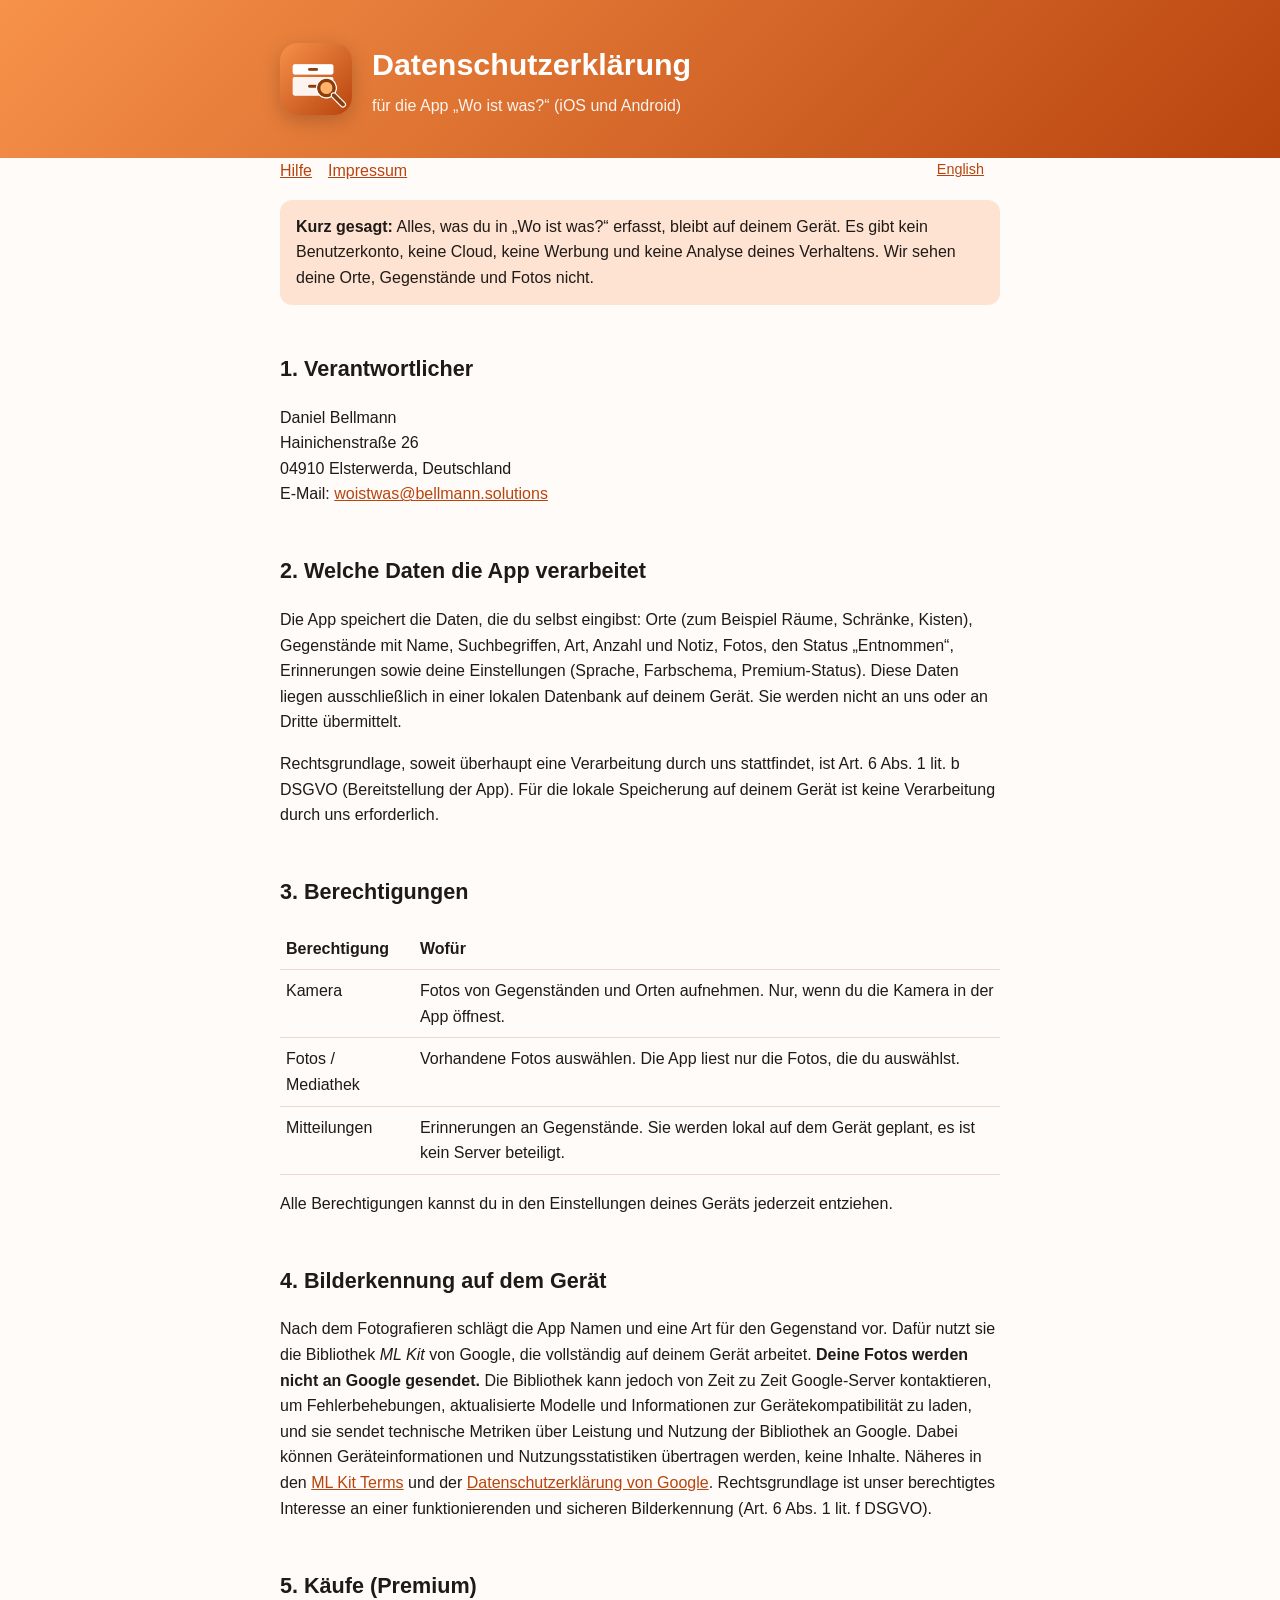
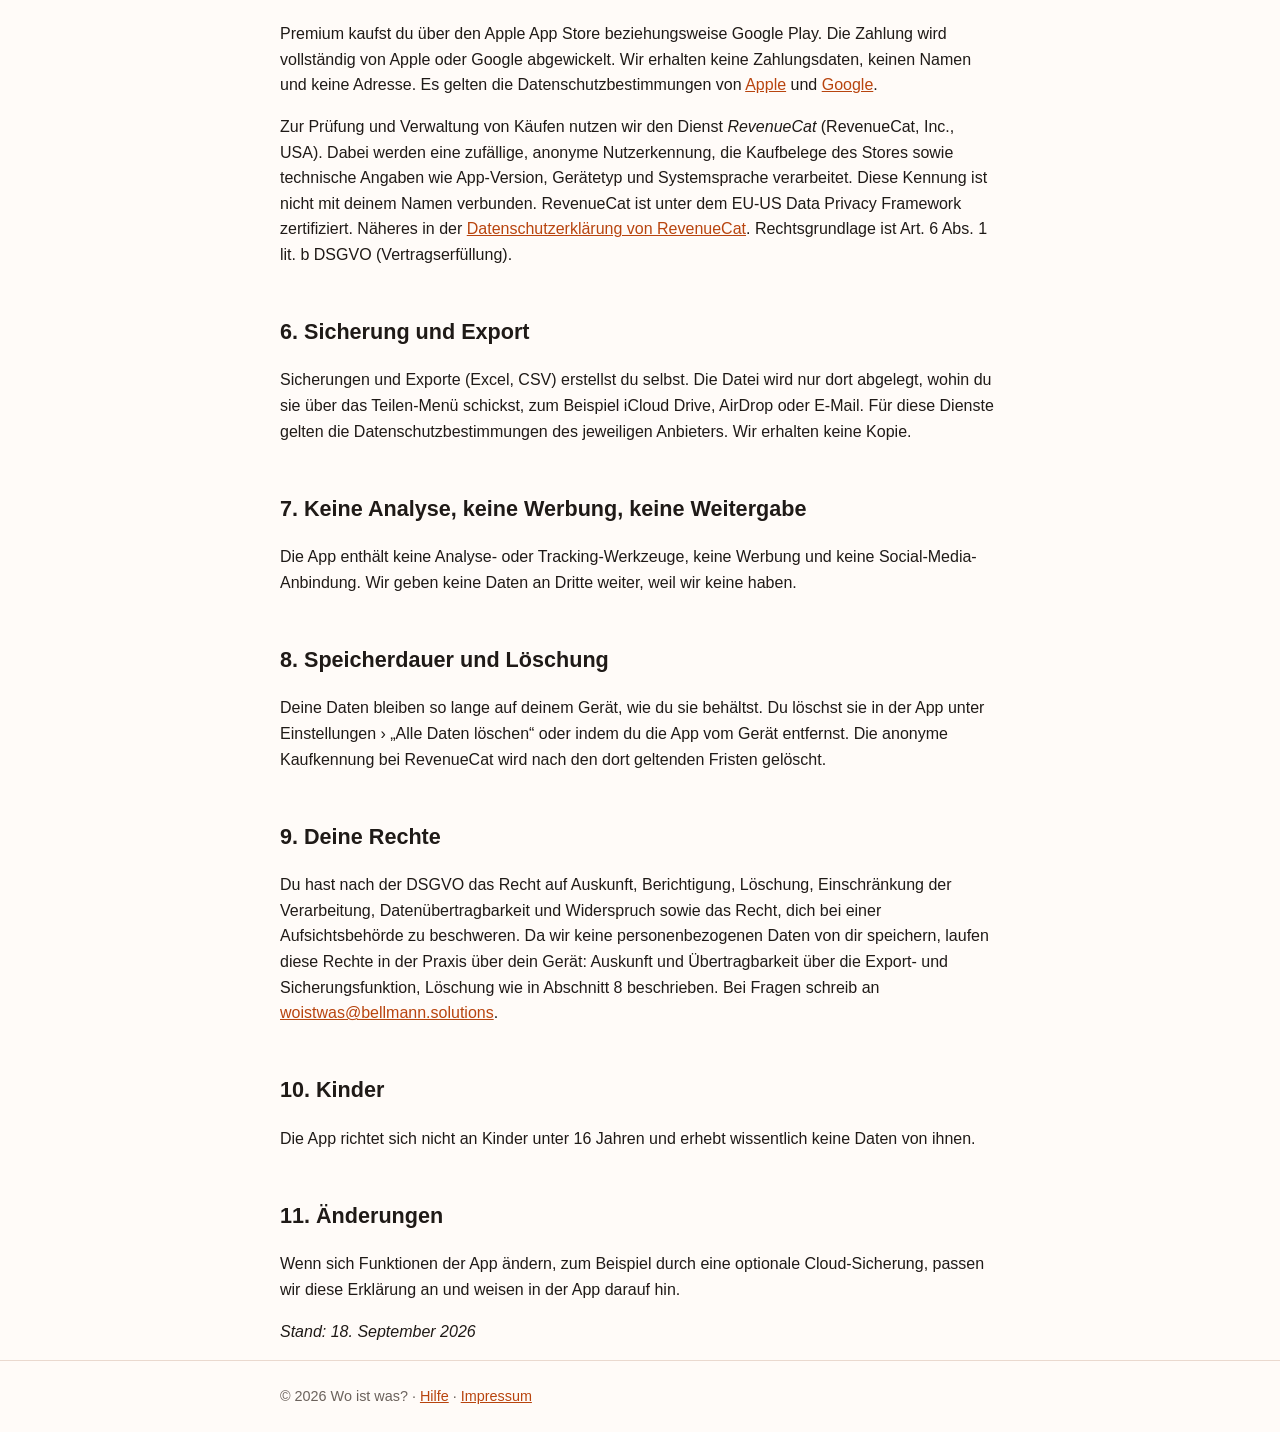
==== datenschutz.html @ d1b44e9d "Support-Seite, Datenschutzerklärung und Impressum für Wo ist was?" ====
<!doctype html>
<html lang="de">
<head>
<meta charset="utf-8">
<meta name="viewport" content="width=device-width, initial-scale=1">
<title>Datenschutzerklärung – Wo ist was?</title>
<link rel="stylesheet" href="style.css">
<link rel="icon" href="icon.png">
</head>
<body>
<header><div class="wrap"><img src="icon.png" alt=""><div><h1>Datenschutzerklärung</h1><p>für die App „Wo ist was?“ (iOS und Android)</p></div></div></header>
<main class="wrap">
<nav><a href="index.html">Hilfe</a><a href="impressum.html">Impressum</a><span class="lang"><a href="privacy.html">English</a></span></nav>

<p class="note"><strong>Kurz gesagt:</strong> Alles, was du in „Wo ist was?“ erfasst, bleibt auf deinem Gerät. Es gibt kein Benutzerkonto, keine Cloud, keine Werbung und keine Analyse deines Verhaltens. Wir sehen deine Orte, Gegenstände und Fotos nicht.</p>

<h2>1. Verantwortlicher</h2>
<p>Daniel Bellmann<br>Hainichenstraße 26<br>04910 Elsterwerda, Deutschland<br>E-Mail: <a href="mailto:woistwas@bellmann.solutions">woistwas@bellmann.solutions</a></p>

<h2>2. Welche Daten die App verarbeitet</h2>
<p>Die App speichert die Daten, die du selbst eingibst: Orte (zum Beispiel Räume, Schränke, Kisten), Gegenstände mit Name, Suchbegriffen, Art, Anzahl und Notiz, Fotos, den Status „Entnommen“, Erinnerungen sowie deine Einstellungen (Sprache, Farbschema, Premium-Status). Diese Daten liegen ausschließlich in einer lokalen Datenbank auf deinem Gerät. Sie werden nicht an uns oder an Dritte übermittelt.</p>
<p>Rechtsgrundlage, soweit überhaupt eine Verarbeitung durch uns stattfindet, ist Art. 6 Abs. 1 lit. b DSGVO (Bereitstellung der App). Für die lokale Speicherung auf deinem Gerät ist keine Verarbeitung durch uns erforderlich.</p>

<h2>3. Berechtigungen</h2>
<table>
<tr><th>Berechtigung</th><th>Wofür</th></tr>
<tr><td>Kamera</td><td>Fotos von Gegenständen und Orten aufnehmen. Nur, wenn du die Kamera in der App öffnest.</td></tr>
<tr><td>Fotos / Mediathek</td><td>Vorhandene Fotos auswählen. Die App liest nur die Fotos, die du auswählst.</td></tr>
<tr><td>Mitteilungen</td><td>Erinnerungen an Gegenstände. Sie werden lokal auf dem Gerät geplant, es ist kein Server beteiligt.</td></tr>
</table>
<p>Alle Berechtigungen kannst du in den Einstellungen deines Geräts jederzeit entziehen.</p>

<h2>4. Bilderkennung auf dem Gerät</h2>
<p>Nach dem Fotografieren schlägt die App Namen und eine Art für den Gegenstand vor. Dafür nutzt sie die Bibliothek <em>ML Kit</em> von Google, die vollständig auf deinem Gerät arbeitet. <strong>Deine Fotos werden nicht an Google gesendet.</strong> Die Bibliothek kann jedoch von Zeit zu Zeit Google-Server kontaktieren, um Fehlerbehebungen, aktualisierte Modelle und Informationen zur Gerätekompatibilität zu laden, und sie sendet technische Metriken über Leistung und Nutzung der Bibliothek an Google. Dabei können Geräteinformationen und Nutzungsstatistiken übertragen werden, keine Inhalte. Näheres in den <a href="https://developers.google.com/ml-kit/terms" rel="noopener">ML Kit Terms</a> und der <a href="https://policies.google.com/privacy" rel="noopener">Datenschutzerklärung von Google</a>. Rechtsgrundlage ist unser berechtigtes Interesse an einer funktionierenden und sicheren Bilderkennung (Art. 6 Abs. 1 lit. f DSGVO).</p>

<h2>5. Käufe (Premium)</h2>
<p>Premium kaufst du über den Apple App Store beziehungsweise Google Play. Die Zahlung wird vollständig von Apple oder Google abgewickelt. Wir erhalten keine Zahlungsdaten, keinen Namen und keine Adresse. Es gelten die Datenschutzbestimmungen von <a href="https://www.apple.com/legal/privacy/" rel="noopener">Apple</a> und <a href="https://policies.google.com/privacy" rel="noopener">Google</a>.</p>
<p>Zur Prüfung und Verwaltung von Käufen nutzen wir den Dienst <em>RevenueCat</em> (RevenueCat, Inc., USA). Dabei werden eine zufällige, anonyme Nutzerkennung, die Kaufbelege des Stores sowie technische Angaben wie App-Version, Gerätetyp und Systemsprache verarbeitet. Diese Kennung ist nicht mit deinem Namen verbunden. RevenueCat ist unter dem EU-US Data Privacy Framework zertifiziert. Näheres in der <a href="https://www.revenuecat.com/privacy" rel="noopener">Datenschutzerklärung von RevenueCat</a>. Rechtsgrundlage ist Art. 6 Abs. 1 lit. b DSGVO (Vertragserfüllung).</p>

<h2>6. Sicherung und Export</h2>
<p>Sicherungen und Exporte (Excel, CSV) erstellst du selbst. Die Datei wird nur dort abgelegt, wohin du sie über das Teilen-Menü schickst, zum Beispiel iCloud Drive, AirDrop oder E-Mail. Für diese Dienste gelten die Datenschutzbestimmungen des jeweiligen Anbieters. Wir erhalten keine Kopie.</p>

<h2>7. Keine Analyse, keine Werbung, keine Weitergabe</h2>
<p>Die App enthält keine Analyse- oder Tracking-Werkzeuge, keine Werbung und keine Social-Media-Anbindung. Wir geben keine Daten an Dritte weiter, weil wir keine haben.</p>

<h2>8. Speicherdauer und Löschung</h2>
<p>Deine Daten bleiben so lange auf deinem Gerät, wie du sie behältst. Du löschst sie in der App unter Einstellungen › „Alle Daten löschen“ oder indem du die App vom Gerät entfernst. Die anonyme Kaufkennung bei RevenueCat wird nach den dort geltenden Fristen gelöscht.</p>

<h2>9. Deine Rechte</h2>
<p>Du hast nach der DSGVO das Recht auf Auskunft, Berichtigung, Löschung, Einschränkung der Verarbeitung, Datenübertragbarkeit und Widerspruch sowie das Recht, dich bei einer Aufsichtsbehörde zu beschweren. Da wir keine personenbezogenen Daten von dir speichern, laufen diese Rechte in der Praxis über dein Gerät: Auskunft und Übertragbarkeit über die Export- und Sicherungsfunktion, Löschung wie in Abschnitt 8 beschrieben. Bei Fragen schreib an <a href="mailto:woistwas@bellmann.solutions">woistwas@bellmann.solutions</a>.</p>

<h2>10. Kinder</h2>
<p>Die App richtet sich nicht an Kinder unter 16 Jahren und erhebt wissentlich keine Daten von ihnen.</p>

<h2>11. Änderungen</h2>
<p>Wenn sich Funktionen der App ändern, zum Beispiel durch eine optionale Cloud-Sicherung, passen wir diese Erklärung an und weisen in der App darauf hin.</p>

<p><em>Stand: 18. September 2026</em></p>
</main>
<footer><div class="wrap">© 2026 Wo ist was? · <a href="index.html">Hilfe</a> · <a href="impressum.html">Impressum</a></div></footer>
</body>
</html>
---- style.css ----
:root { --accent: #B8440E; --accent-soft: #FFE3D2; --text: #1f1a17; --muted: #6b625c; --bg: #fffbf8; }
* { box-sizing: border-box; }
body { margin: 0; font-family: -apple-system, BlinkMacSystemFont, "Segoe UI", Roboto, Helvetica, Arial, sans-serif; color: var(--text); background: var(--bg); line-height: 1.6; }
header { background: linear-gradient(135deg, #F7924A, #B8440E); color: #fff; padding: 40px 20px; }
header .wrap { display: flex; align-items: center; gap: 20px; }
header img { width: 72px; height: 72px; border-radius: 18px; box-shadow: 0 6px 20px rgba(0,0,0,.2); }
header h1 { margin: 0; font-size: 1.9rem; }
header p { margin: 4px 0 0; opacity: .92; }
.wrap { max-width: 760px; margin: 0 auto; padding: 0 20px; }
main { padding: 32px 0 64px; }
h2 { margin-top: 2.2em; font-size: 1.35rem; }
h3 { margin-top: 1.6em; font-size: 1.05rem; }
details { border: 1px solid #ead9cf; border-radius: 12px; padding: 12px 16px; margin: 10px 0; background: #fff; }
summary { cursor: pointer; font-weight: 600; }
details p { margin: 10px 0 0; color: var(--muted); }
a { color: var(--accent); }
.note { background: var(--accent-soft); border-radius: 12px; padding: 14px 16px; }
nav a { margin-right: 16px; }
footer { color: var(--muted); font-size: .9rem; padding: 24px 0; border-top: 1px solid #ead9cf; }
.lang { float: right; font-size: .9rem; }
table { border-collapse: collapse; width: 100%; }
td, th { text-align: left; padding: 8px 6px; border-bottom: 1px solid #ead9cf; vertical-align: top; }
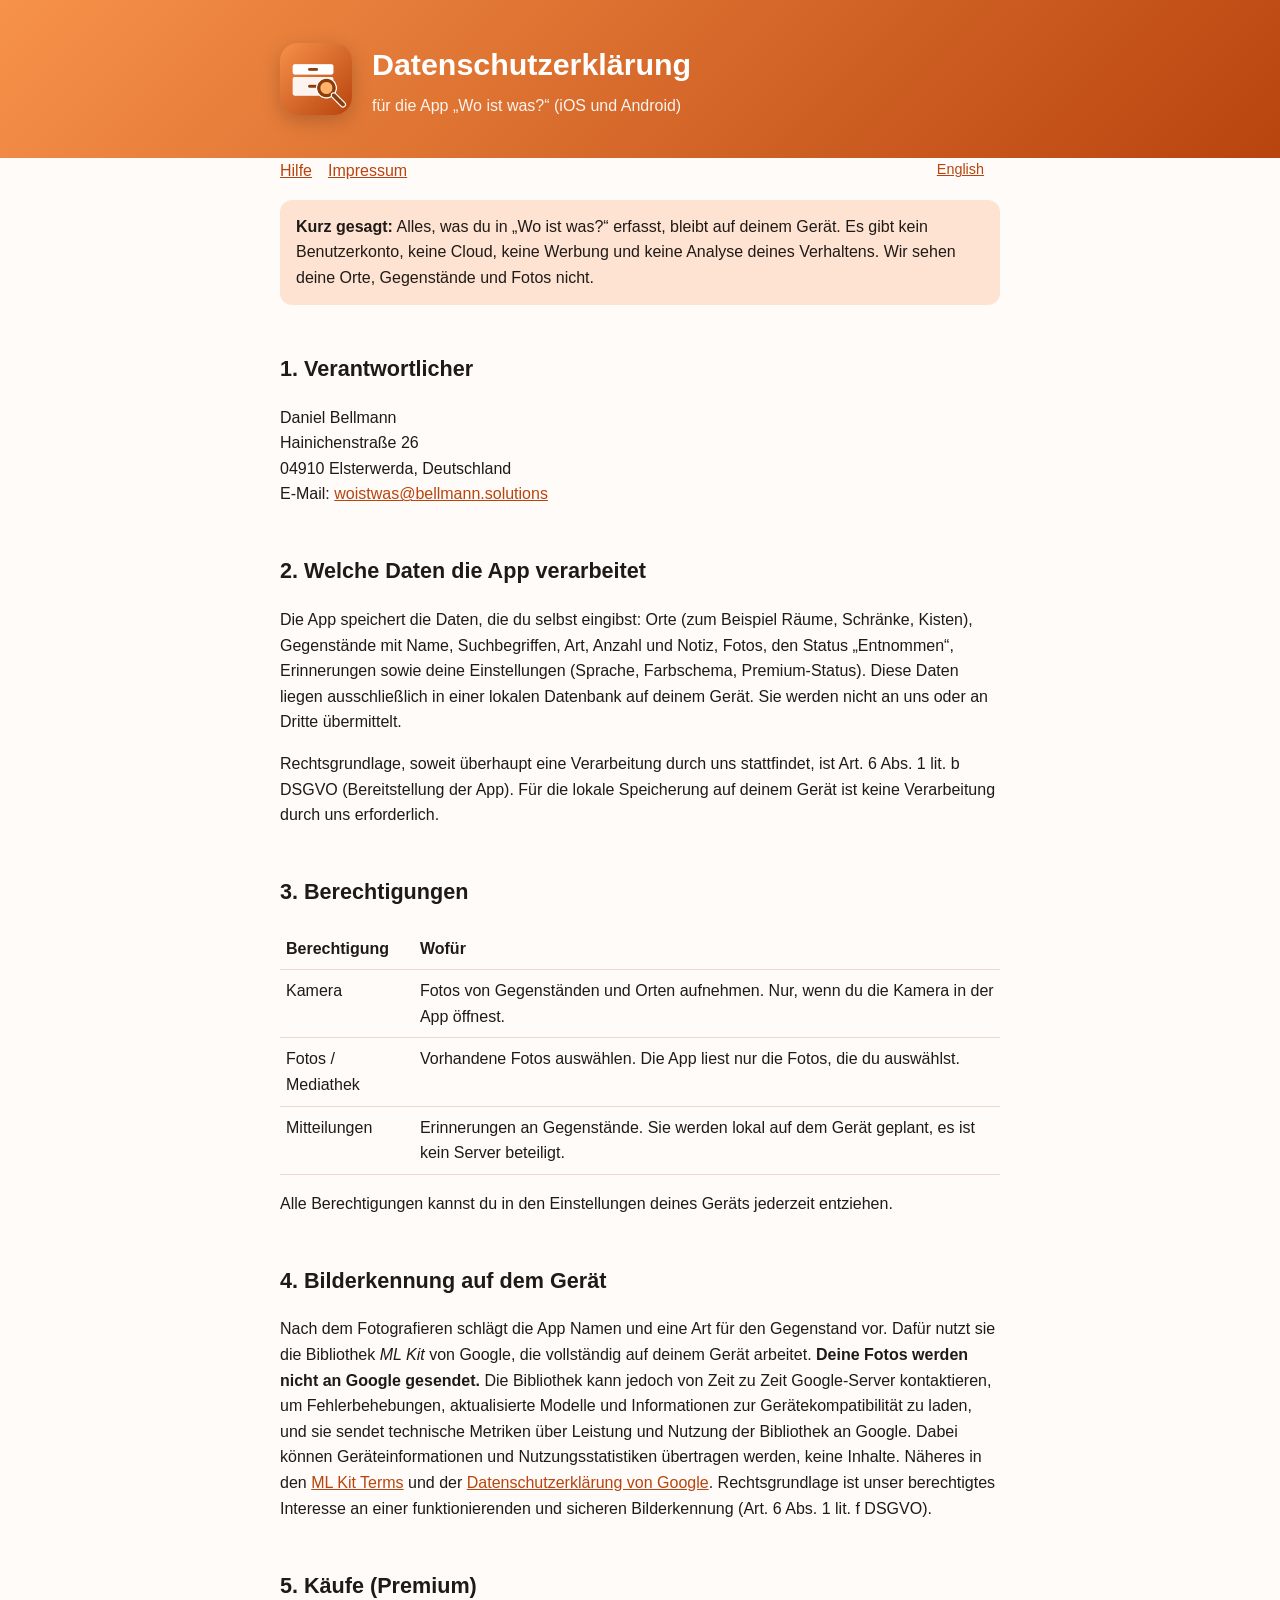
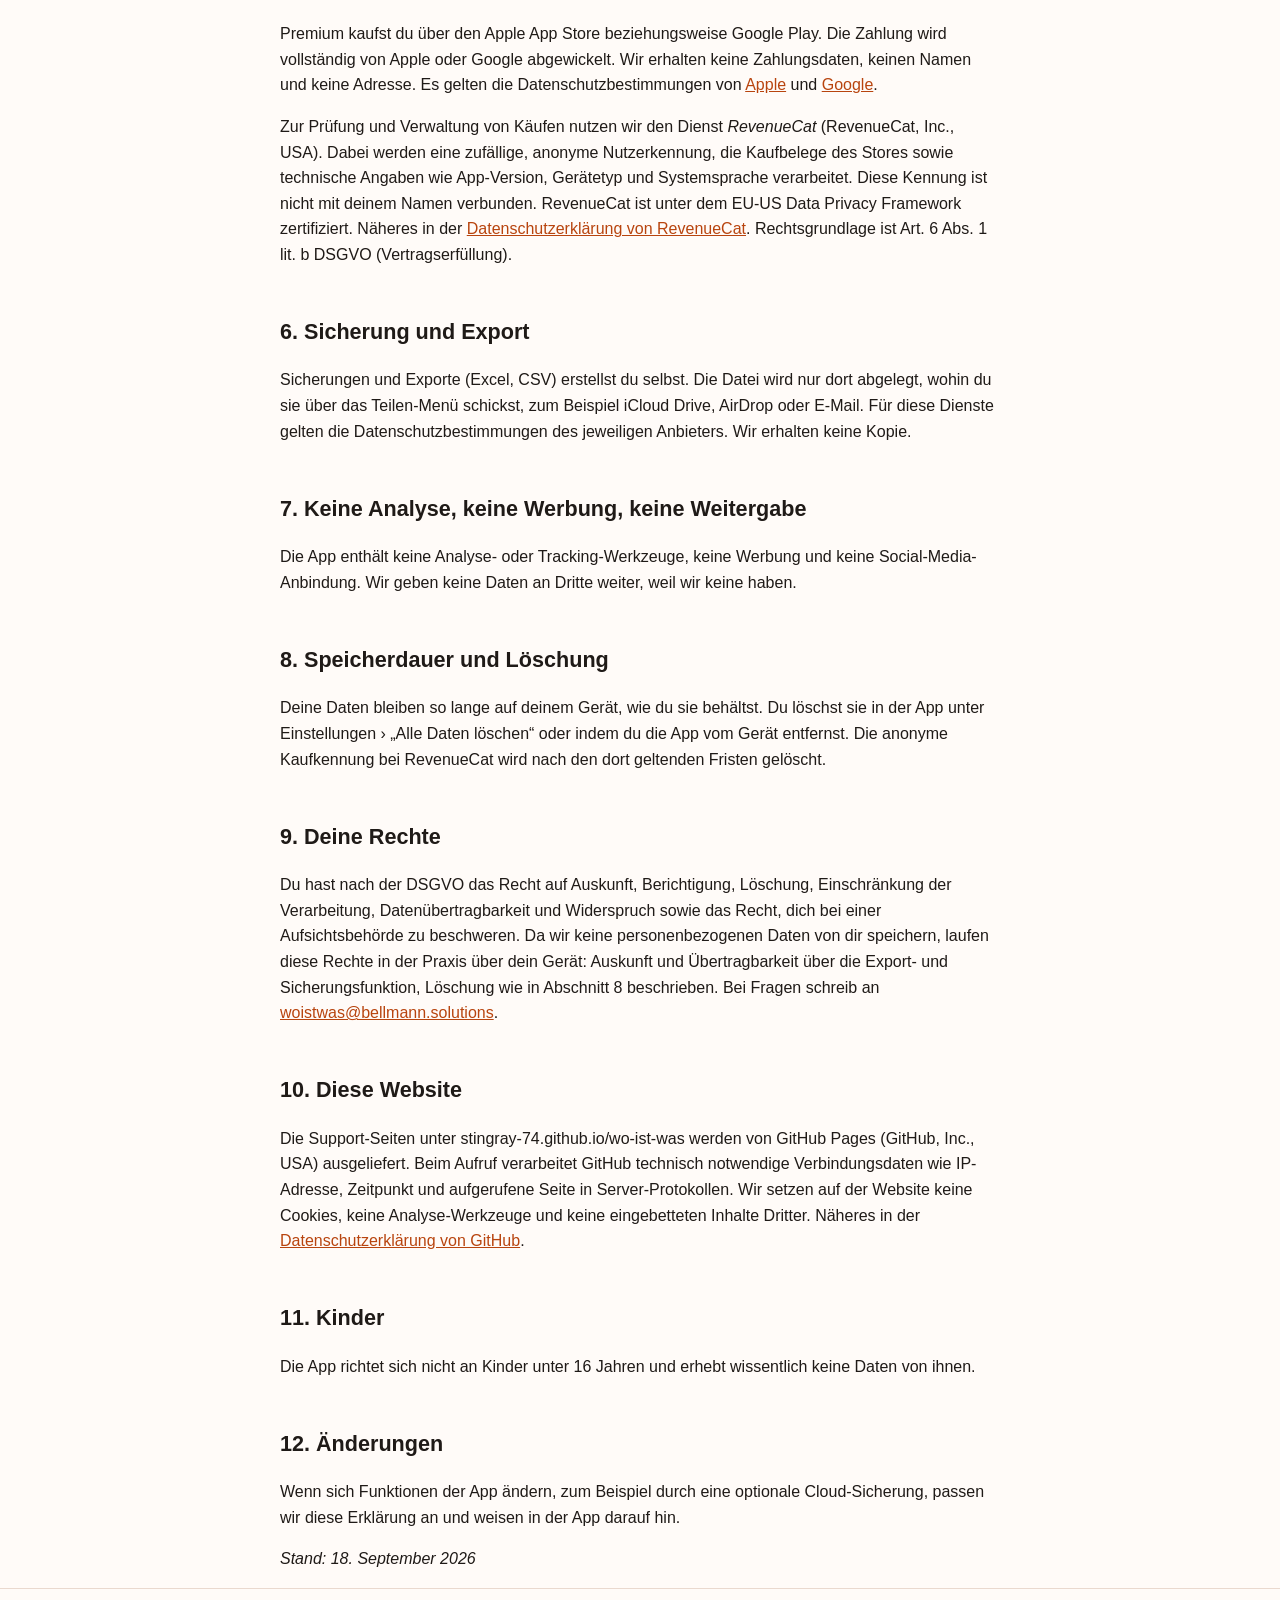
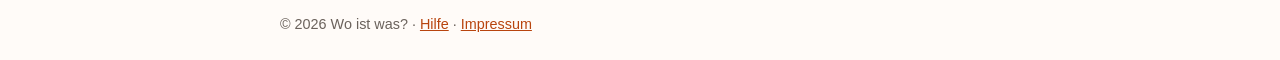
==== commit 8efb780e: "Abschnitt zur Website in der Datenschutzerklärung" ====
--- a/datenschutz.html
+++ b/datenschutz.html
@@ -49,10 +49,13 @@
 <h2>9. Deine Rechte</h2>
 <p>Du hast nach der DSGVO das Recht auf Auskunft, Berichtigung, Löschung, Einschränkung der Verarbeitung, Datenübertragbarkeit und Widerspruch sowie das Recht, dich bei einer Aufsichtsbehörde zu beschweren. Da wir keine personenbezogenen Daten von dir speichern, laufen diese Rechte in der Praxis über dein Gerät: Auskunft und Übertragbarkeit über die Export- und Sicherungsfunktion, Löschung wie in Abschnitt 8 beschrieben. Bei Fragen schreib an <a href="mailto:woistwas@bellmann.solutions">woistwas@bellmann.solutions</a>.</p>
 
-<h2>10. Kinder</h2>
+<h2>10. Diese Website</h2>
+<p>Die Support-Seiten unter stingray-74.github.io/wo-ist-was werden von GitHub Pages (GitHub, Inc., USA) ausgeliefert. Beim Aufruf verarbeitet GitHub technisch notwendige Verbindungsdaten wie IP-Adresse, Zeitpunkt und aufgerufene Seite in Server-Protokollen. Wir setzen auf der Website keine Cookies, keine Analyse-Werkzeuge und keine eingebetteten Inhalte Dritter. Näheres in der <a href="https://docs.github.com/site-policy/privacy-policies/github-general-privacy-statement" rel="noopener">Datenschutzerklärung von GitHub</a>.</p>
+
+<h2>11. Kinder</h2>
 <p>Die App richtet sich nicht an Kinder unter 16 Jahren und erhebt wissentlich keine Daten von ihnen.</p>
 
-<h2>11. Änderungen</h2>
+<h2>12. Änderungen</h2>
 <p>Wenn sich Funktionen der App ändern, zum Beispiel durch eine optionale Cloud-Sicherung, passen wir diese Erklärung an und weisen in der App darauf hin.</p>
 
 <p><em>Stand: 18. September 2026</em></p>
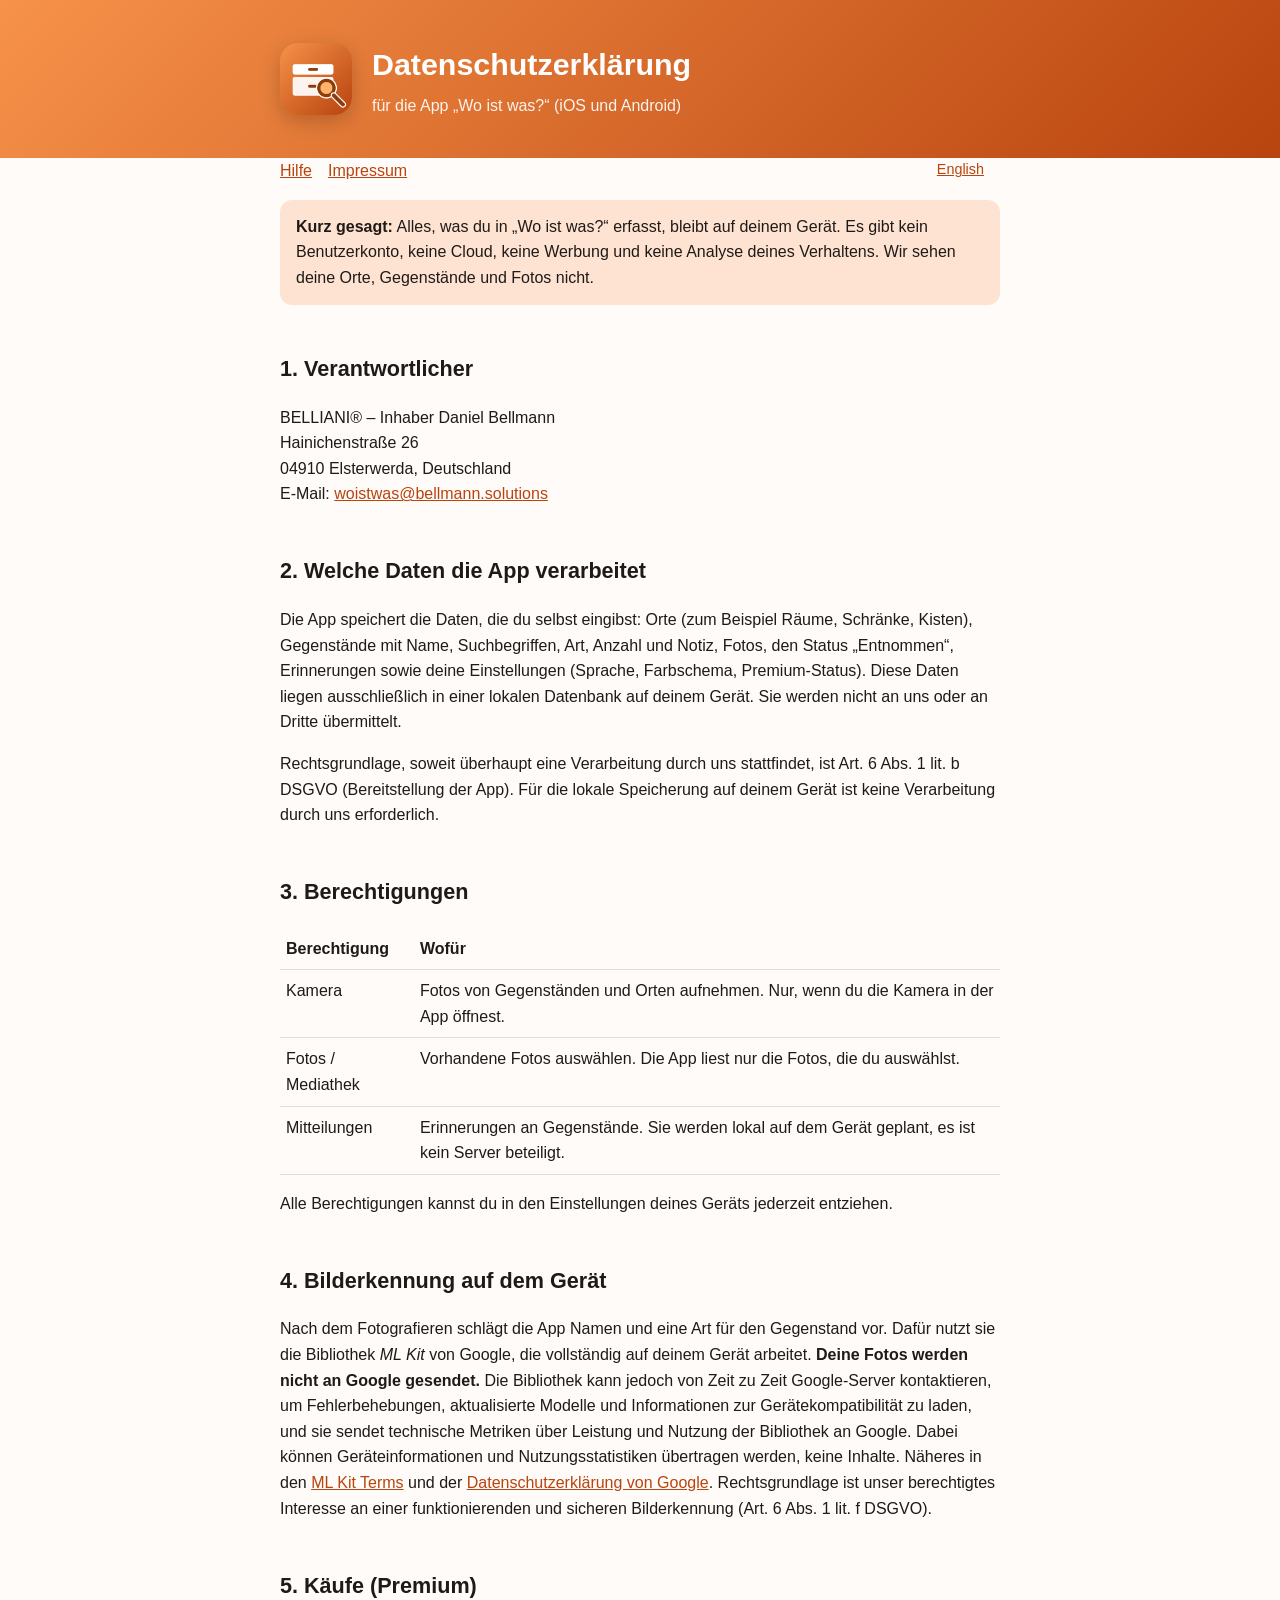
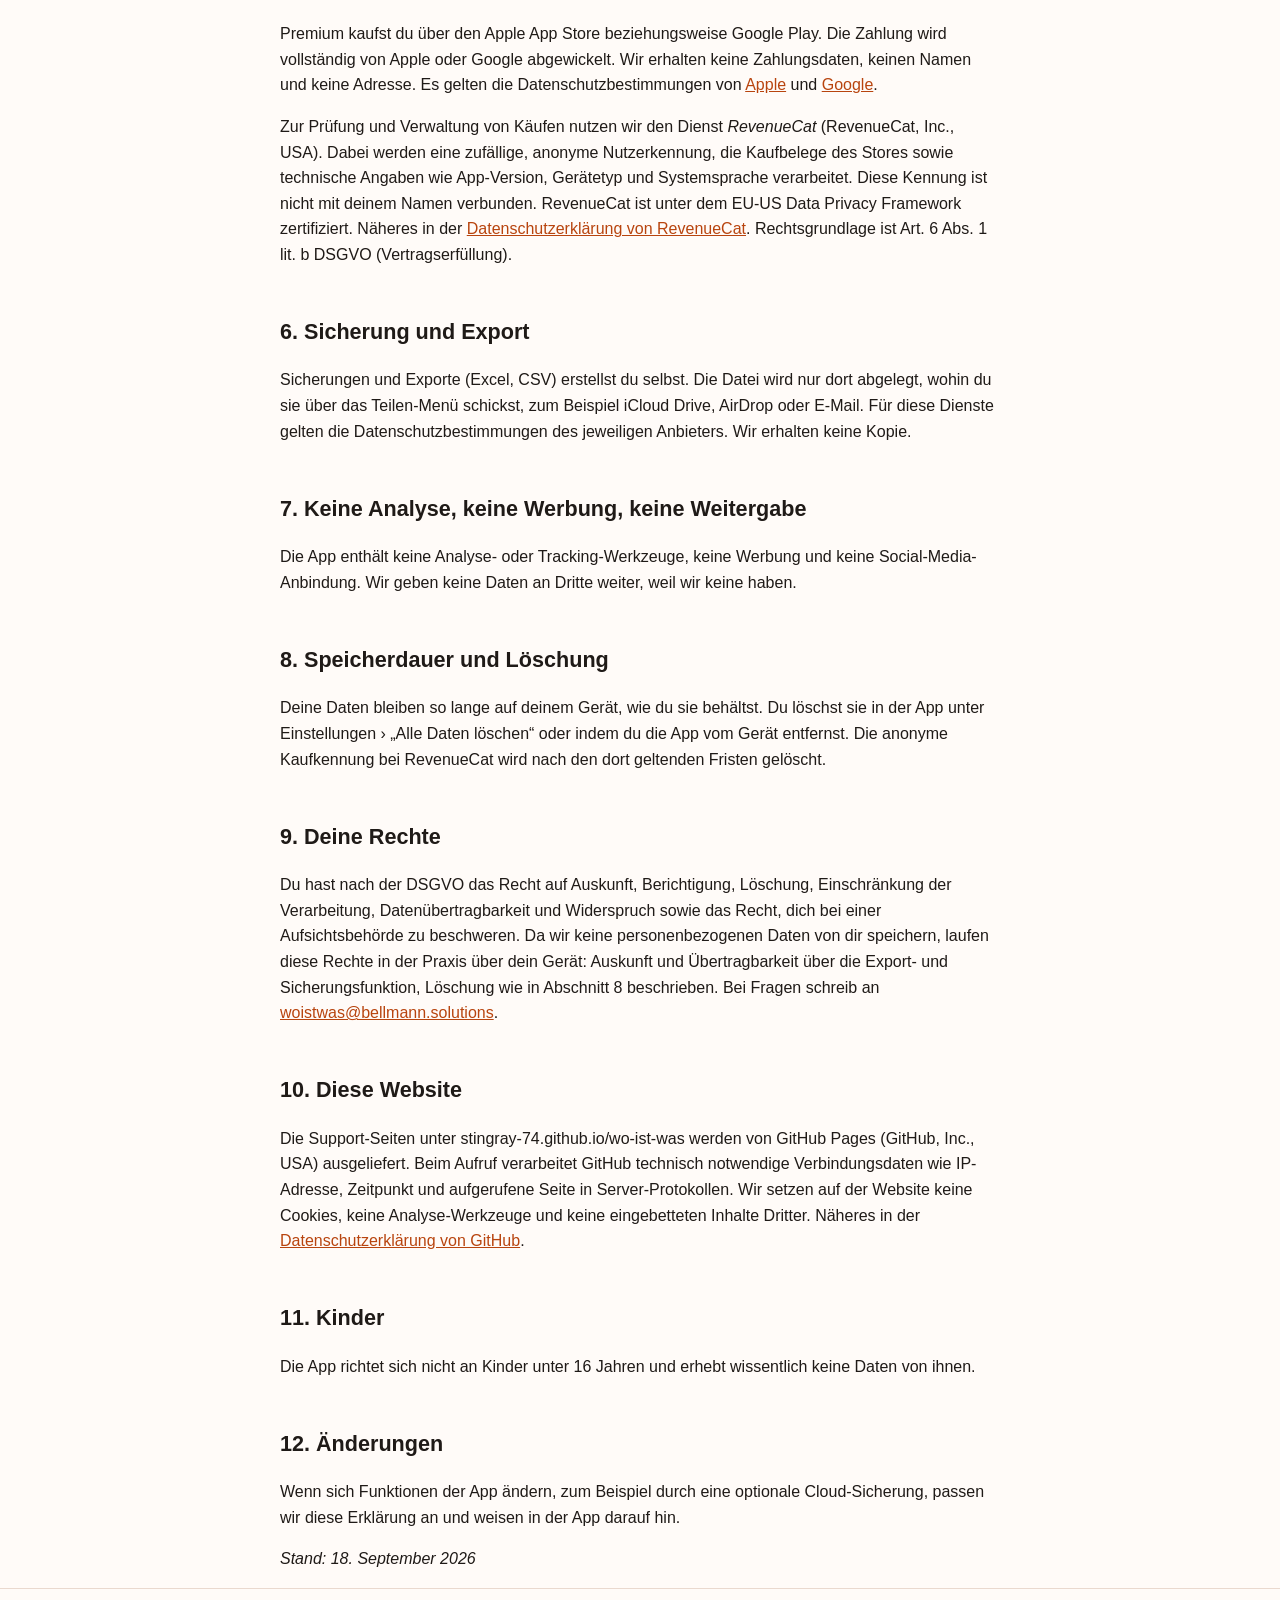
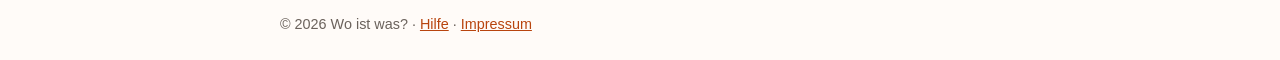
==== commit 5fec19c1: "Impressum vervollständigt" ====
--- a/datenschutz.html
+++ b/datenschutz.html
@@ -15,7 +15,7 @@
 <p class="note"><strong>Kurz gesagt:</strong> Alles, was du in „Wo ist was?“ erfasst, bleibt auf deinem Gerät. Es gibt kein Benutzerkonto, keine Cloud, keine Werbung und keine Analyse deines Verhaltens. Wir sehen deine Orte, Gegenstände und Fotos nicht.</p>
 
 <h2>1. Verantwortlicher</h2>
-<p>Daniel Bellmann<br>Hainichenstraße 26<br>04910 Elsterwerda, Deutschland<br>E-Mail: <a href="mailto:woistwas@bellmann.solutions">woistwas@bellmann.solutions</a></p>
+<p>BELLIANI® – Inhaber Daniel Bellmann<br>Hainichenstraße 26<br>04910 Elsterwerda, Deutschland<br>E-Mail: <a href="mailto:woistwas@bellmann.solutions">woistwas@bellmann.solutions</a></p>
 
 <h2>2. Welche Daten die App verarbeitet</h2>
 <p>Die App speichert die Daten, die du selbst eingibst: Orte (zum Beispiel Räume, Schränke, Kisten), Gegenstände mit Name, Suchbegriffen, Art, Anzahl und Notiz, Fotos, den Status „Entnommen“, Erinnerungen sowie deine Einstellungen (Sprache, Farbschema, Premium-Status). Diese Daten liegen ausschließlich in einer lokalen Datenbank auf deinem Gerät. Sie werden nicht an uns oder an Dritte übermittelt.</p>
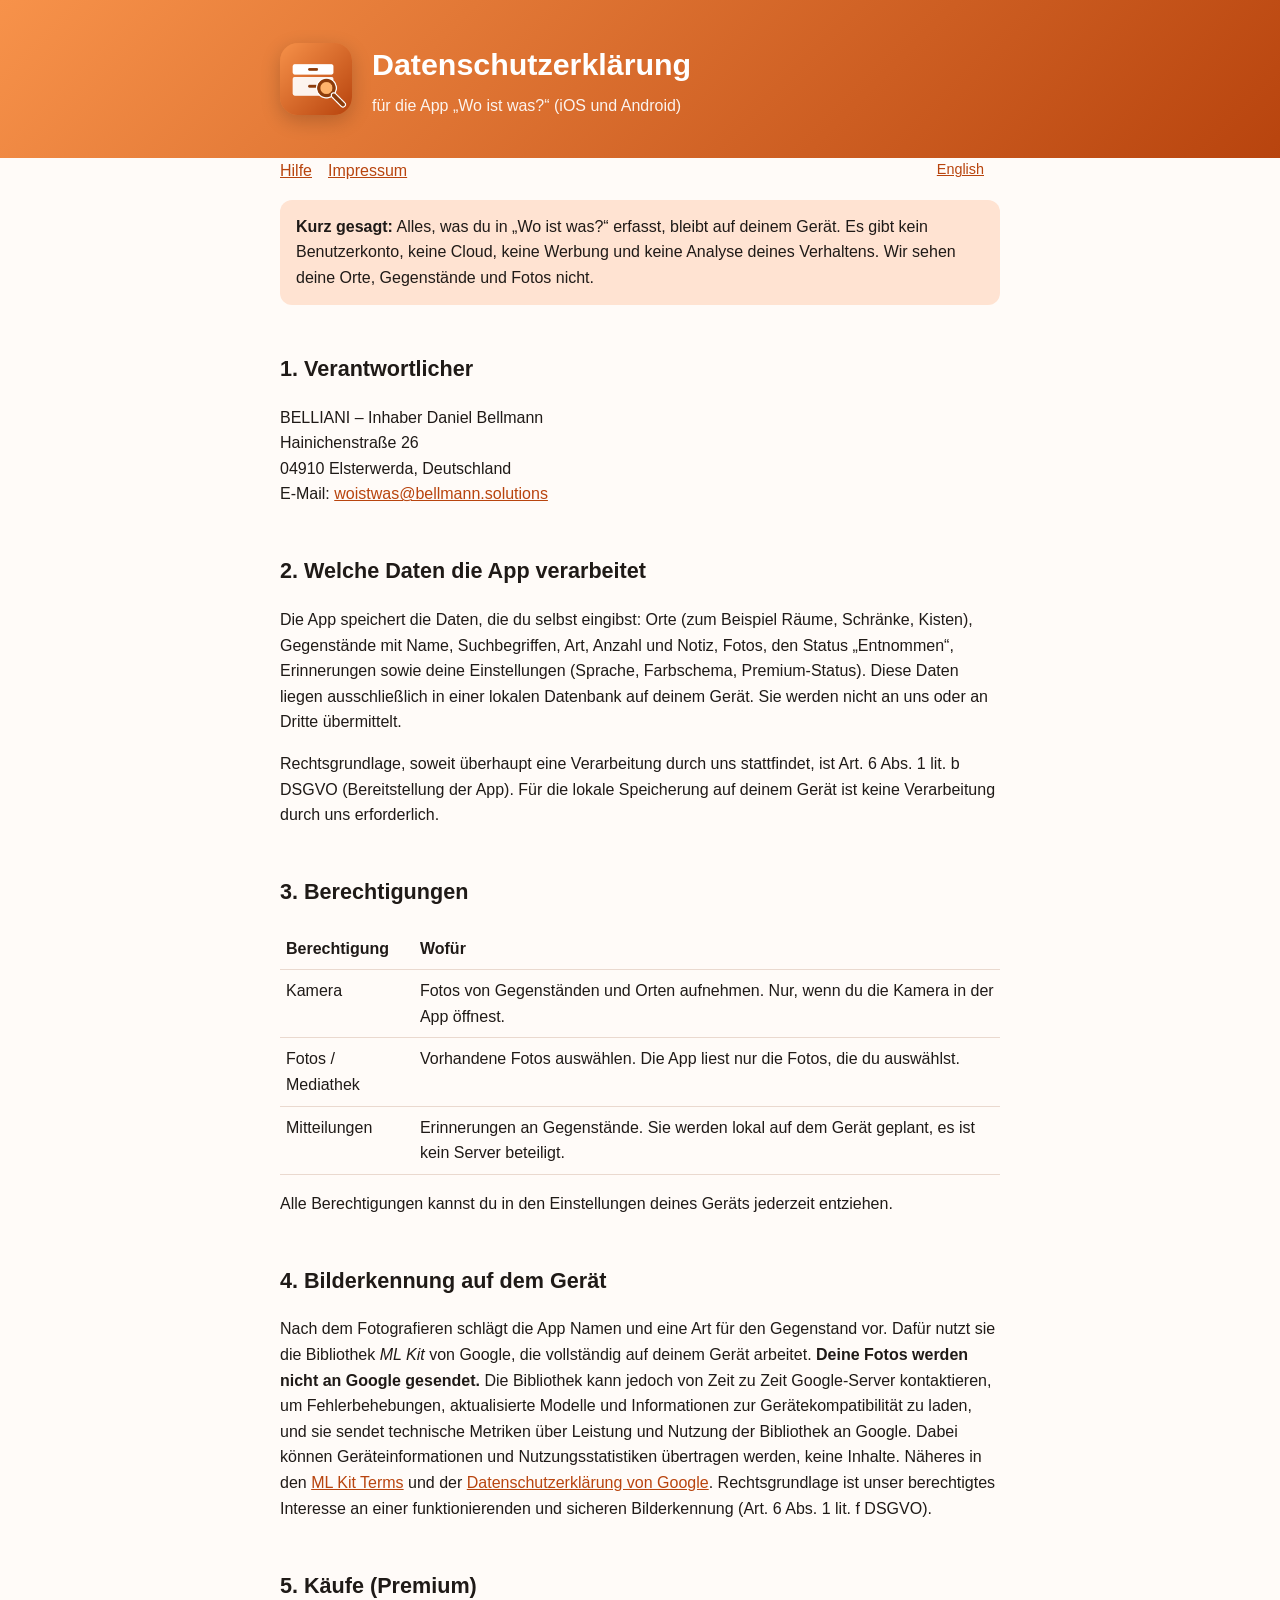
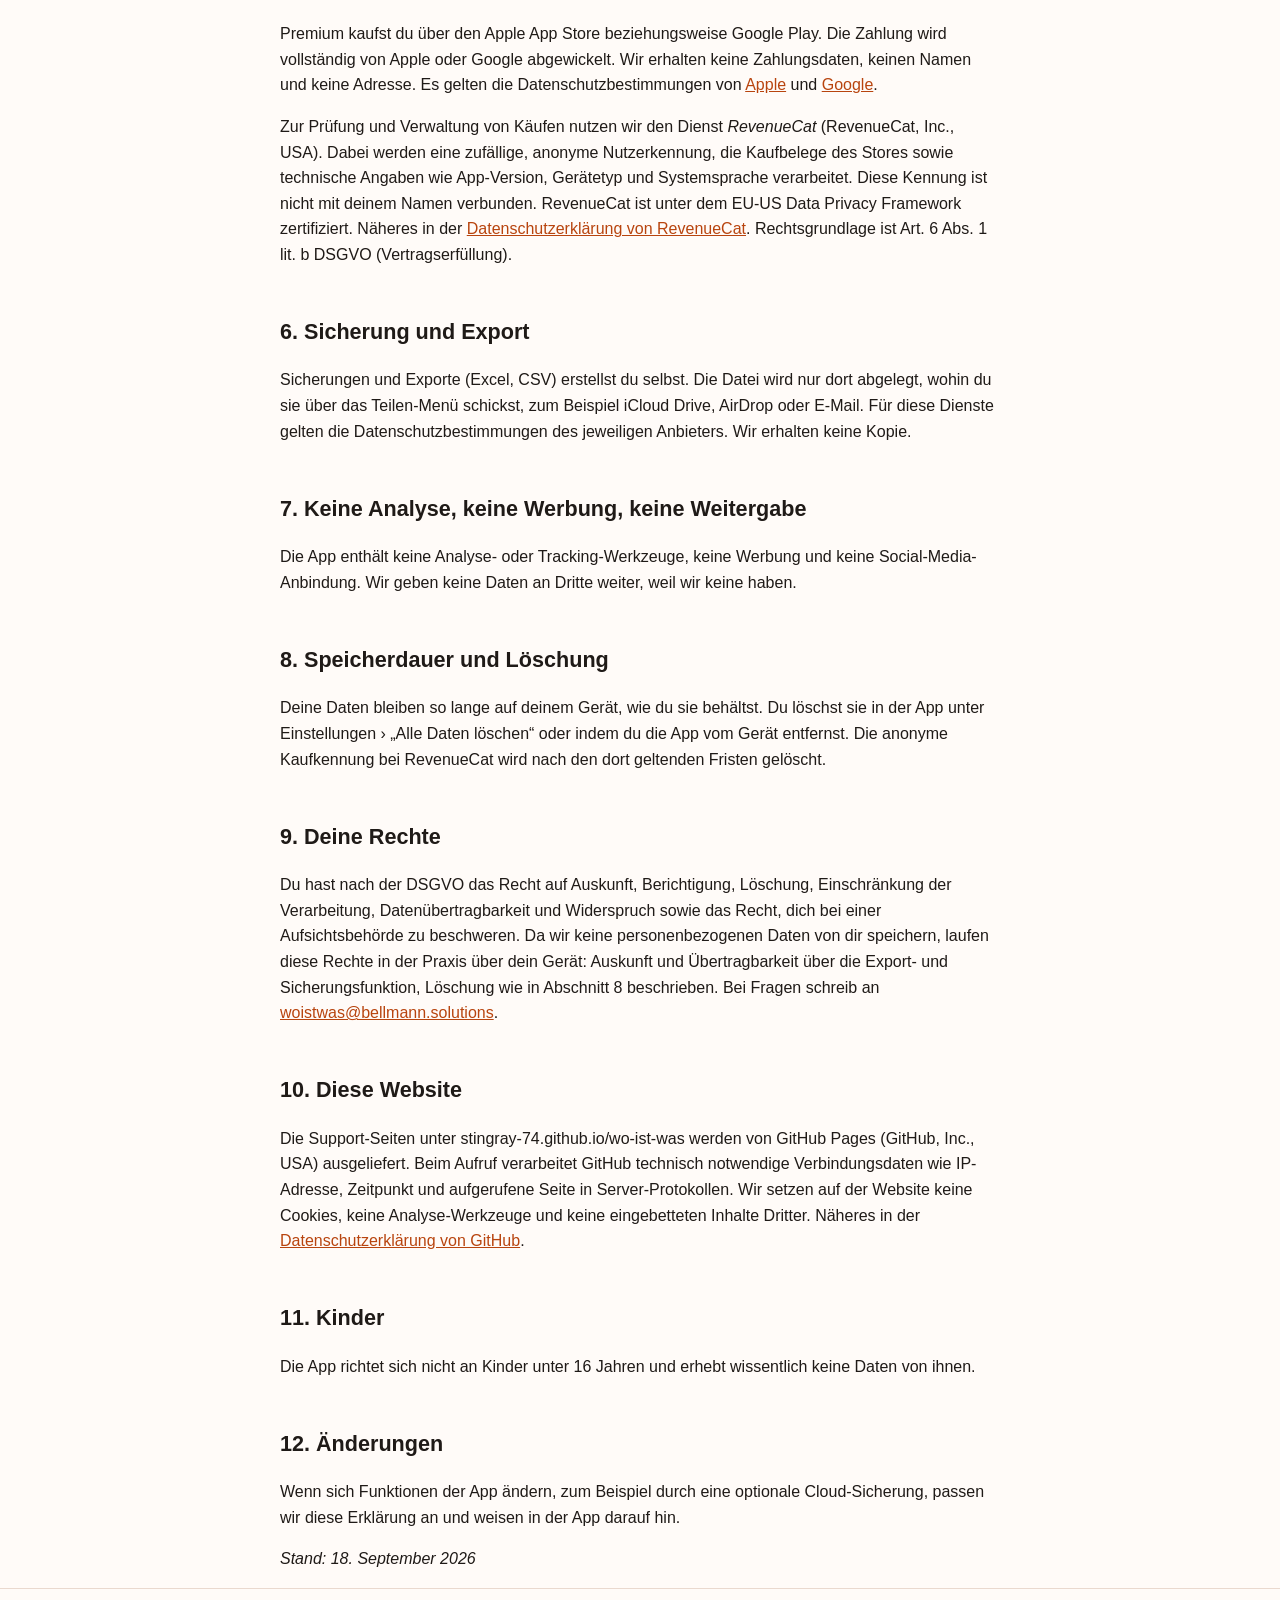
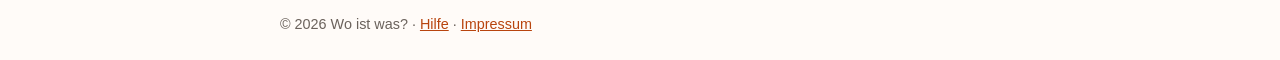
==== commit 75fdb98a: "BELLIANI ohne ®" ====
--- a/datenschutz.html
+++ b/datenschutz.html
@@ -15,7 +15,7 @@
 <p class="note"><strong>Kurz gesagt:</strong> Alles, was du in „Wo ist was?“ erfasst, bleibt auf deinem Gerät. Es gibt kein Benutzerkonto, keine Cloud, keine Werbung und keine Analyse deines Verhaltens. Wir sehen deine Orte, Gegenstände und Fotos nicht.</p>
 
 <h2>1. Verantwortlicher</h2>
-<p>BELLIANI® – Inhaber Daniel Bellmann<br>Hainichenstraße 26<br>04910 Elsterwerda, Deutschland<br>E-Mail: <a href="mailto:woistwas@bellmann.solutions">woistwas@bellmann.solutions</a></p>
+<p>BELLIANI – Inhaber Daniel Bellmann<br>Hainichenstraße 26<br>04910 Elsterwerda, Deutschland<br>E-Mail: <a href="mailto:woistwas@bellmann.solutions">woistwas@bellmann.solutions</a></p>
 
 <h2>2. Welche Daten die App verarbeitet</h2>
 <p>Die App speichert die Daten, die du selbst eingibst: Orte (zum Beispiel Räume, Schränke, Kisten), Gegenstände mit Name, Suchbegriffen, Art, Anzahl und Notiz, Fotos, den Status „Entnommen“, Erinnerungen sowie deine Einstellungen (Sprache, Farbschema, Premium-Status). Diese Daten liegen ausschließlich in einer lokalen Datenbank auf deinem Gerät. Sie werden nicht an uns oder an Dritte übermittelt.</p>
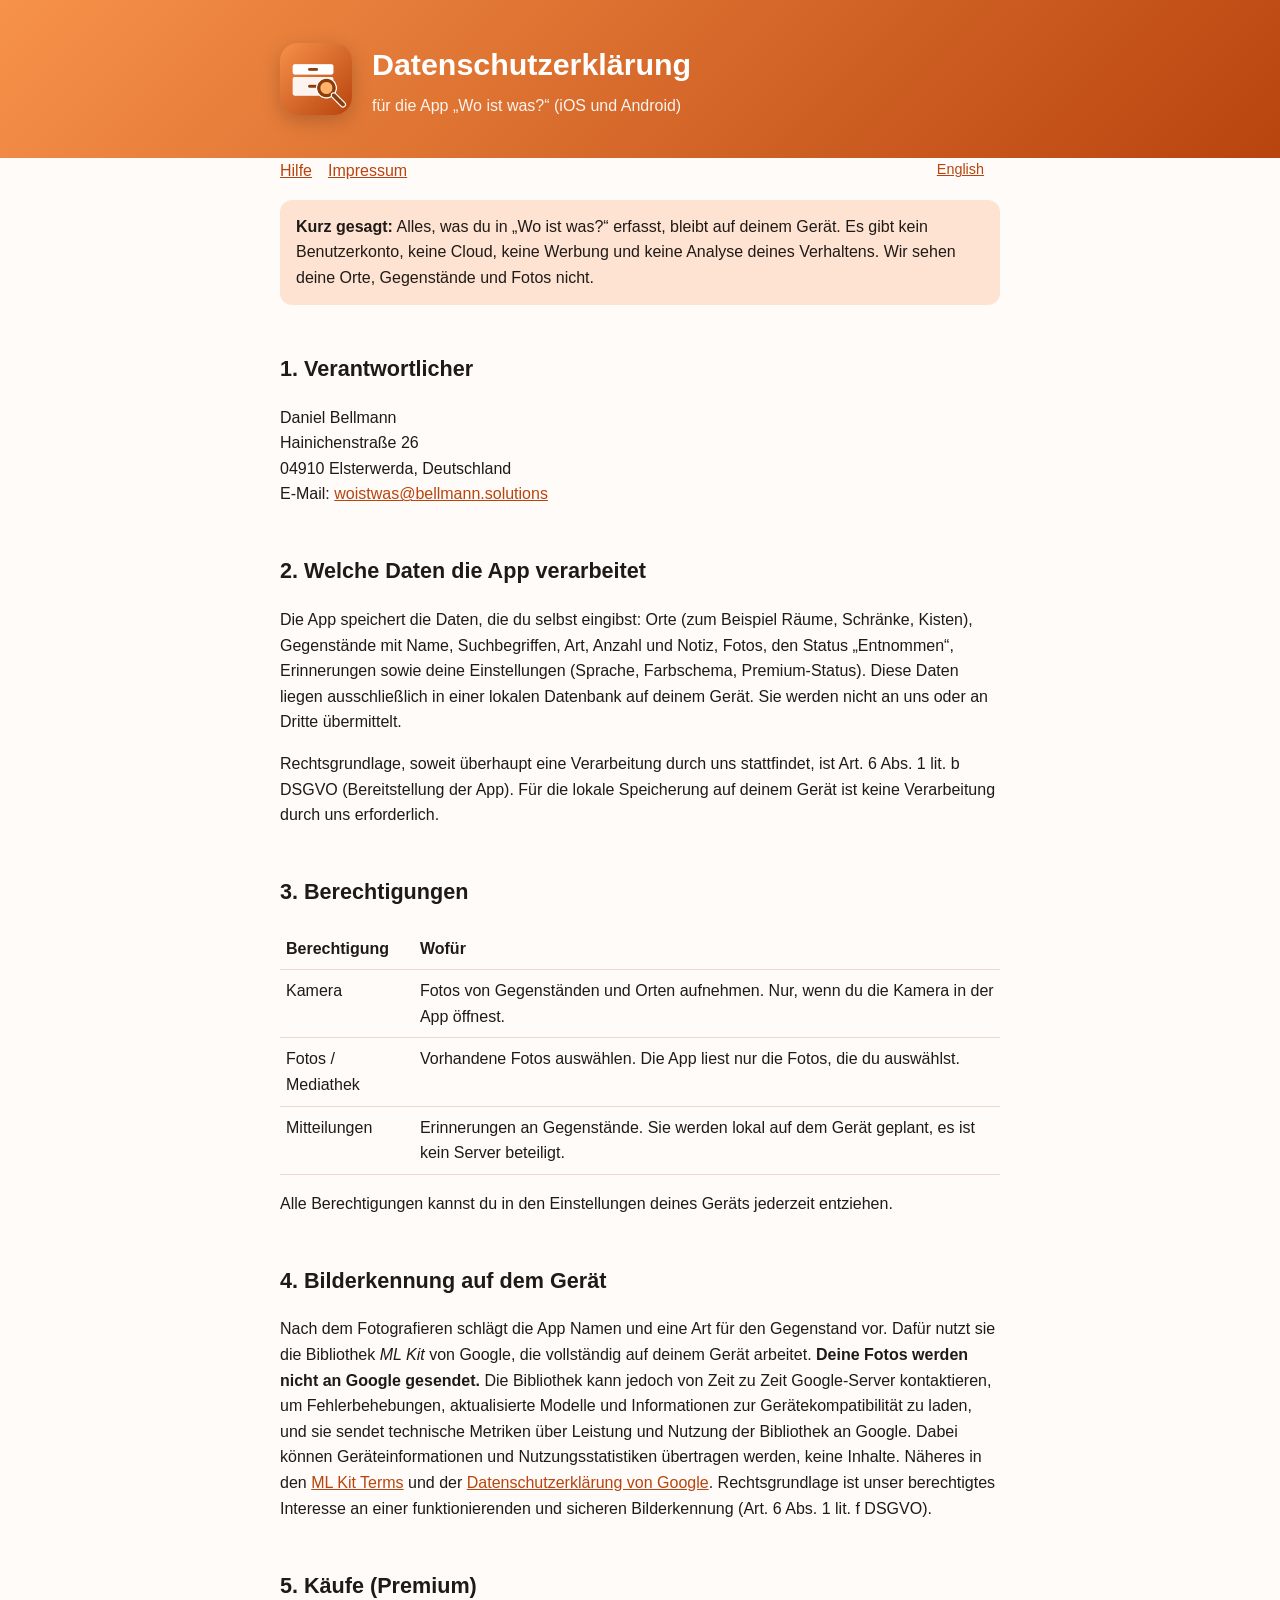
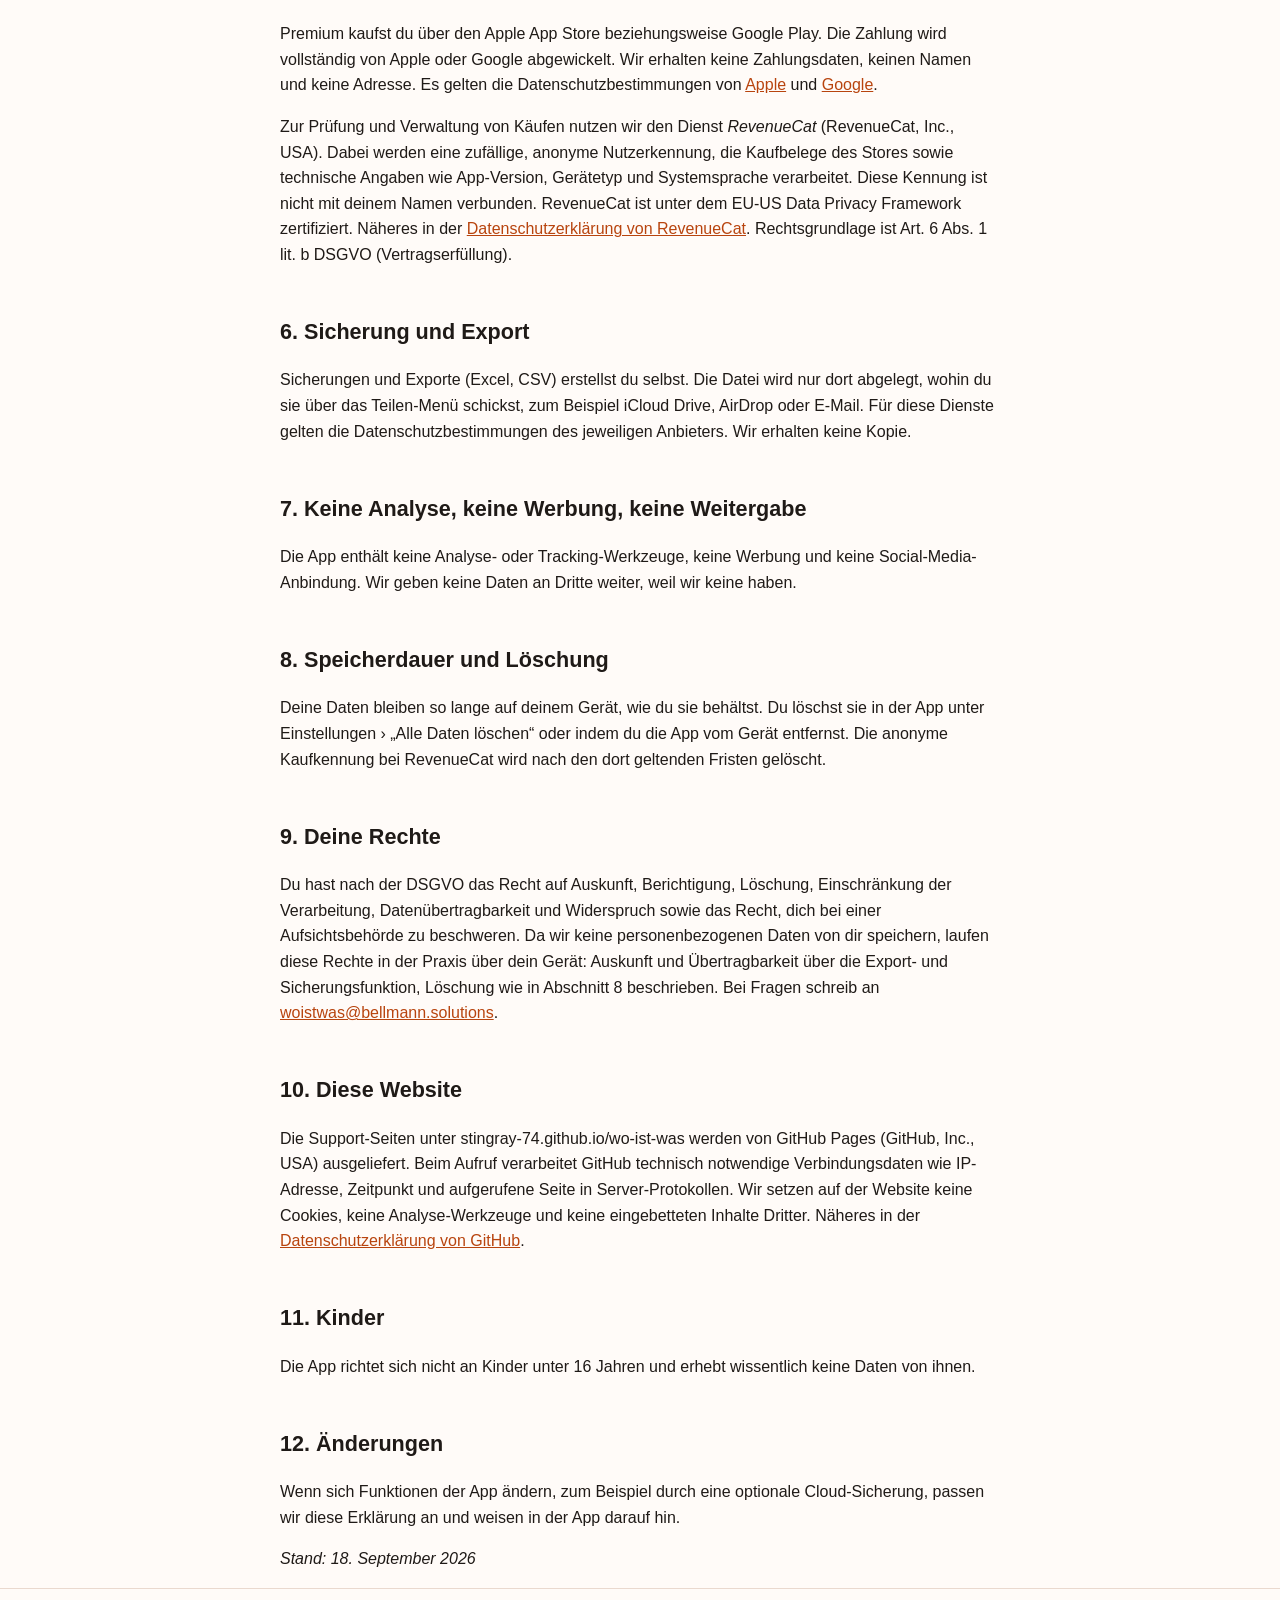
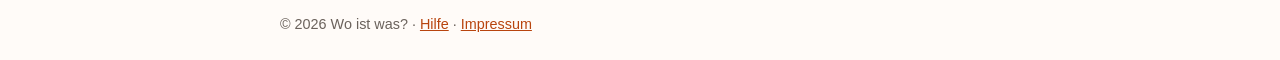
==== commit 7ab0bdfa: "Anbieter ohne Geschäftsbezeichnung" ====
--- a/datenschutz.html
+++ b/datenschutz.html
@@ -15,7 +15,7 @@
 <p class="note"><strong>Kurz gesagt:</strong> Alles, was du in „Wo ist was?“ erfasst, bleibt auf deinem Gerät. Es gibt kein Benutzerkonto, keine Cloud, keine Werbung und keine Analyse deines Verhaltens. Wir sehen deine Orte, Gegenstände und Fotos nicht.</p>
 
 <h2>1. Verantwortlicher</h2>
-<p>BELLIANI – Inhaber Daniel Bellmann<br>Hainichenstraße 26<br>04910 Elsterwerda, Deutschland<br>E-Mail: <a href="mailto:woistwas@bellmann.solutions">woistwas@bellmann.solutions</a></p>
+<p>Daniel Bellmann<br>Hainichenstraße 26<br>04910 Elsterwerda, Deutschland<br>E-Mail: <a href="mailto:woistwas@bellmann.solutions">woistwas@bellmann.solutions</a></p>
 
 <h2>2. Welche Daten die App verarbeitet</h2>
 <p>Die App speichert die Daten, die du selbst eingibst: Orte (zum Beispiel Räume, Schränke, Kisten), Gegenstände mit Name, Suchbegriffen, Art, Anzahl und Notiz, Fotos, den Status „Entnommen“, Erinnerungen sowie deine Einstellungen (Sprache, Farbschema, Premium-Status). Diese Daten liegen ausschließlich in einer lokalen Datenbank auf deinem Gerät. Sie werden nicht an uns oder an Dritte übermittelt.</p>
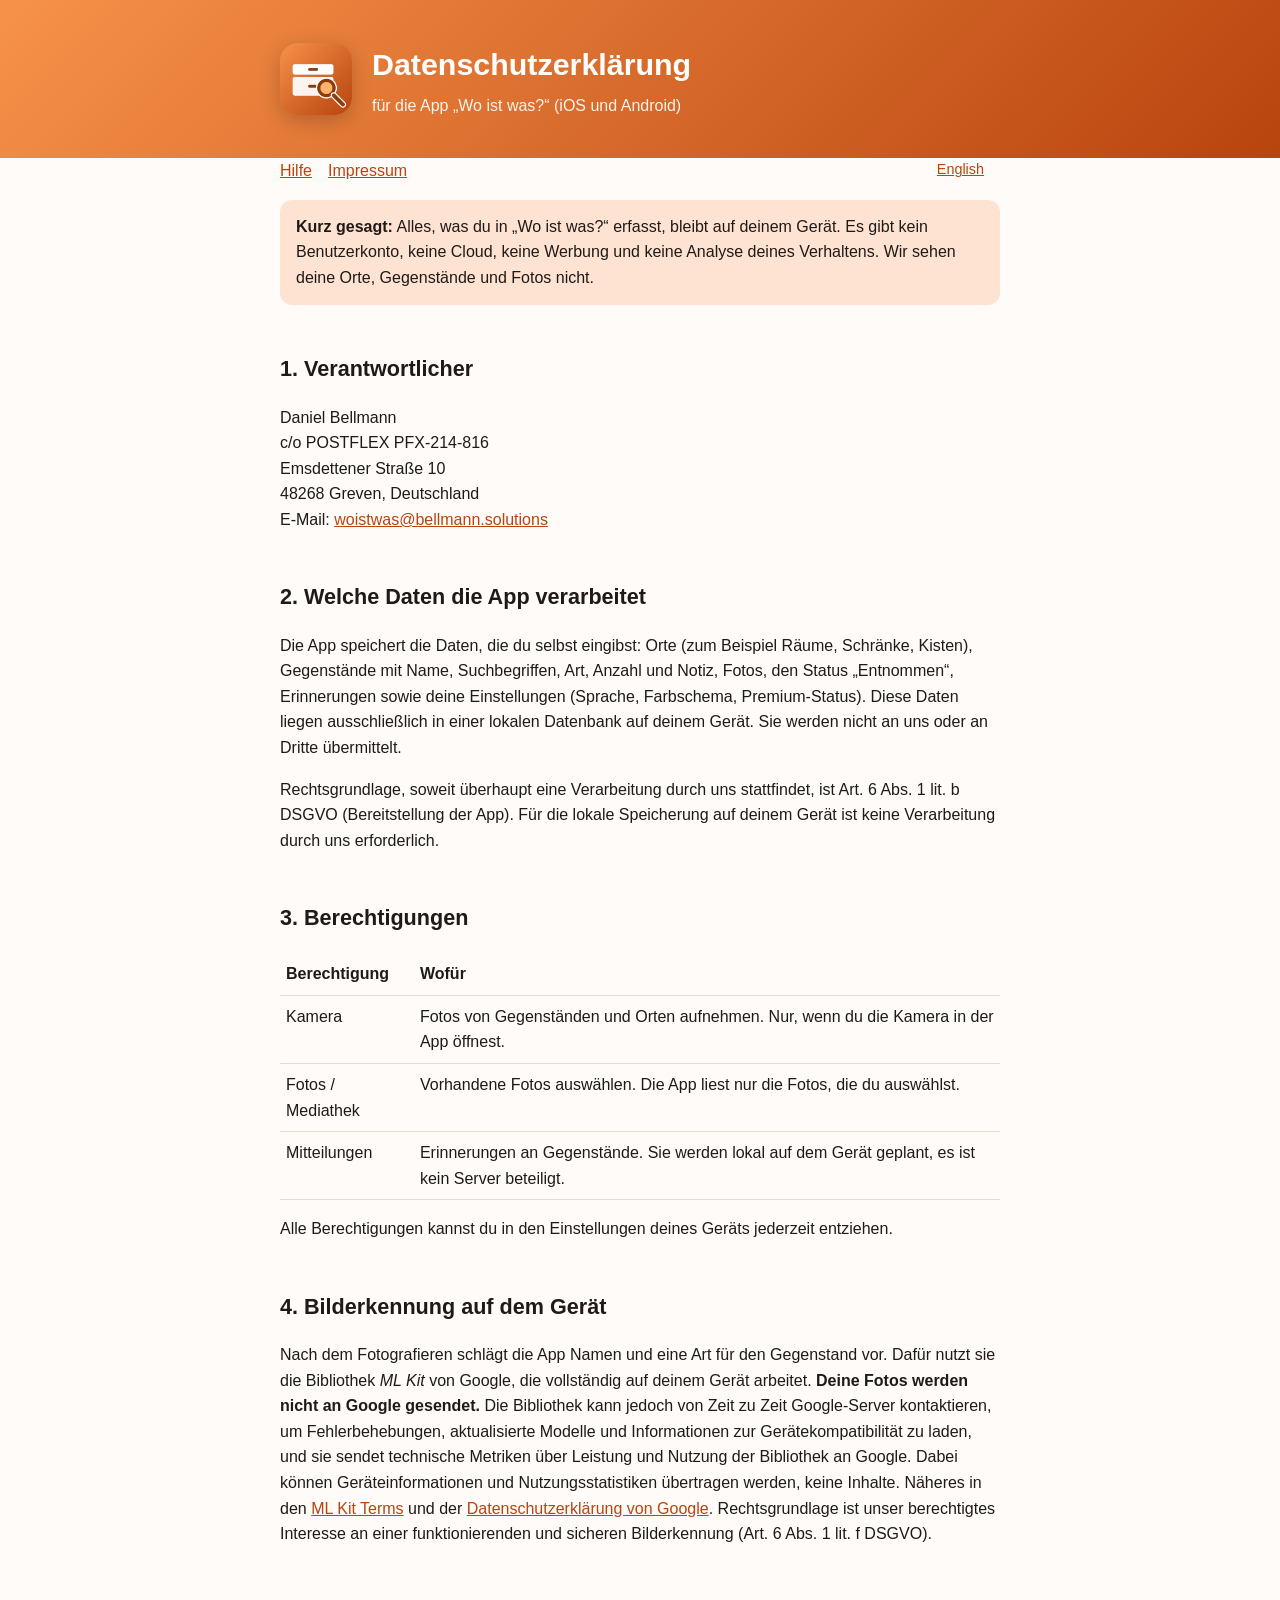
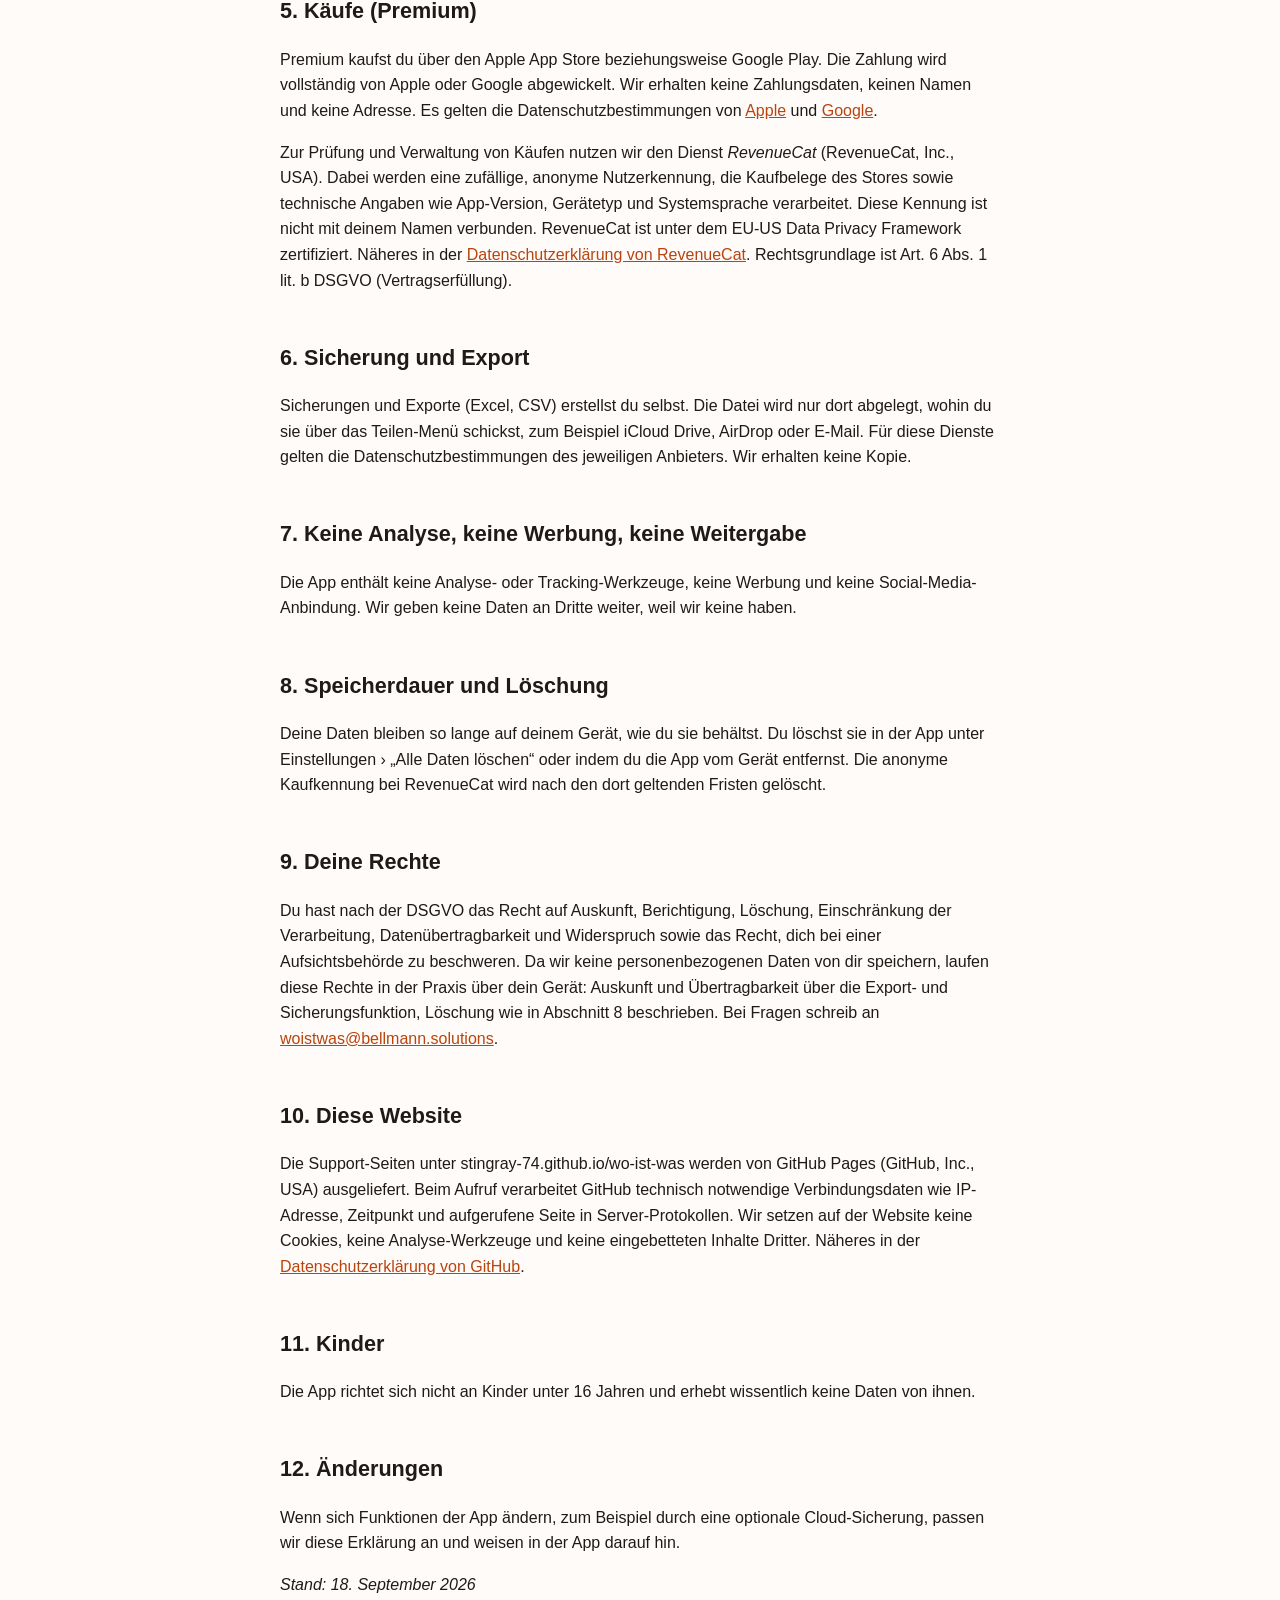
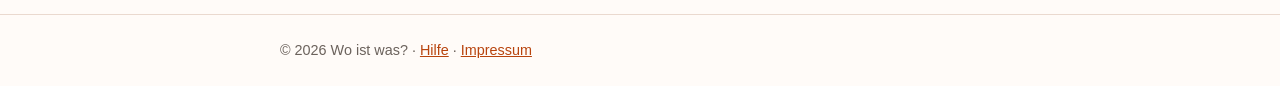
==== commit 2e5b602b: "Impressum: Geschäftsadresse statt Privatanschrift In Impressum, Datenschutzerklärung und der englisc" ====
--- a/datenschutz.html
+++ b/datenschutz.html
@@ -15,7 +15,7 @@
 <p class="note"><strong>Kurz gesagt:</strong> Alles, was du in „Wo ist was?“ erfasst, bleibt auf deinem Gerät. Es gibt kein Benutzerkonto, keine Cloud, keine Werbung und keine Analyse deines Verhaltens. Wir sehen deine Orte, Gegenstände und Fotos nicht.</p>
 
 <h2>1. Verantwortlicher</h2>
-<p>Daniel Bellmann<br>Hainichenstraße 26<br>04910 Elsterwerda, Deutschland<br>E-Mail: <a href="mailto:woistwas@bellmann.solutions">woistwas@bellmann.solutions</a></p>
+<p>Daniel Bellmann<br>c/o POSTFLEX PFX-214-816<br>Emsdettener Straße 10<br>48268 Greven, Deutschland<br>E-Mail: <a href="mailto:woistwas@bellmann.solutions">woistwas@bellmann.solutions</a></p>
 
 <h2>2. Welche Daten die App verarbeitet</h2>
 <p>Die App speichert die Daten, die du selbst eingibst: Orte (zum Beispiel Räume, Schränke, Kisten), Gegenstände mit Name, Suchbegriffen, Art, Anzahl und Notiz, Fotos, den Status „Entnommen“, Erinnerungen sowie deine Einstellungen (Sprache, Farbschema, Premium-Status). Diese Daten liegen ausschließlich in einer lokalen Datenbank auf deinem Gerät. Sie werden nicht an uns oder an Dritte übermittelt.</p>
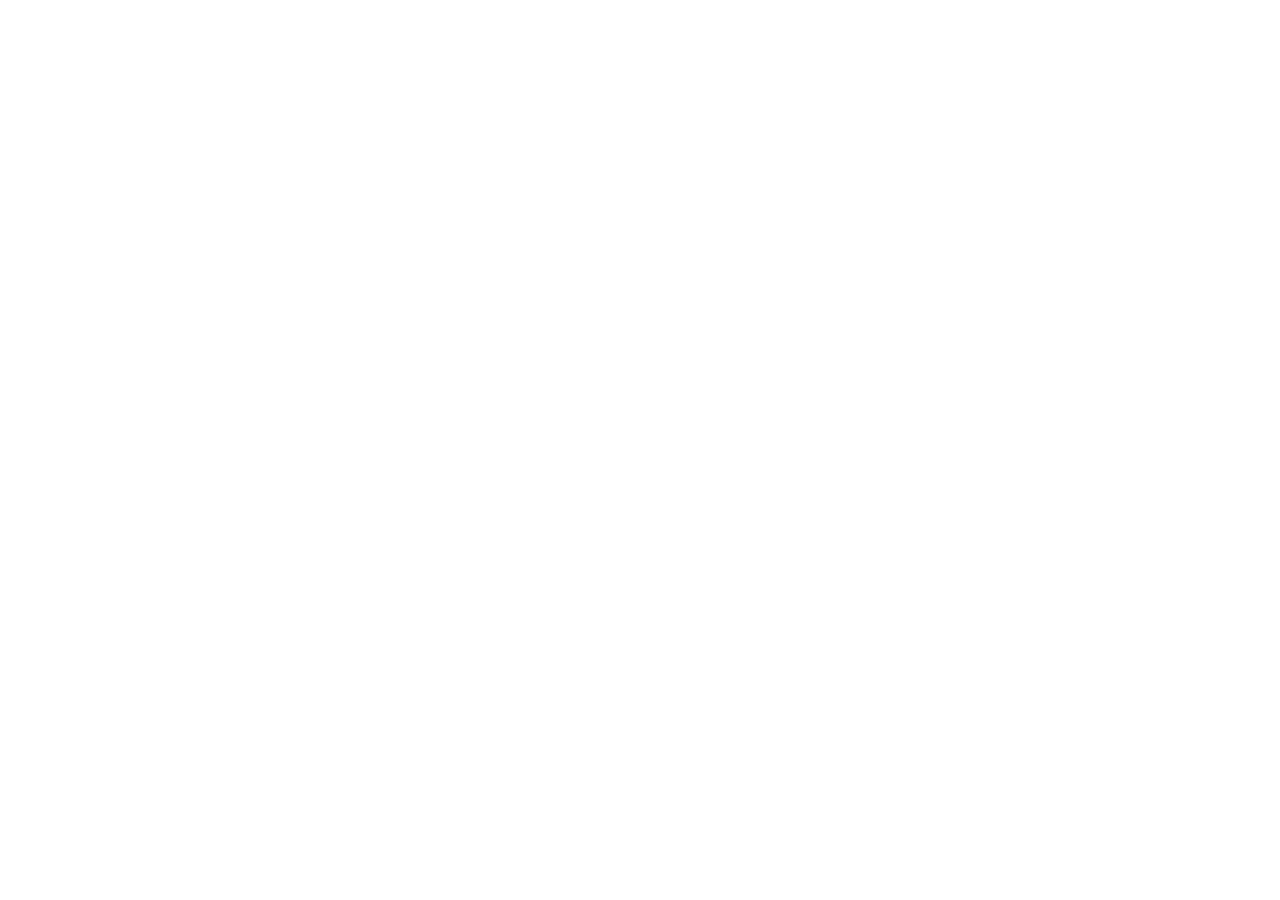
==== commit 26e27576: "Umgezogen nach bellwerk.com/wo-ist-was, alte Adressen leiten weiter" ====
--- a/datenschutz.html
+++ b/datenschutz.html
@@ -2,64 +2,13 @@
 <html lang="de">
 <head>
 <meta charset="utf-8">
-<meta name="viewport" content="width=device-width, initial-scale=1">
-<title>Datenschutzerklärung – Wo ist was?</title>
-<link rel="stylesheet" href="style.css">
-<link rel="icon" href="icon.png">
+<title>Umgezogen nach bellwerk.com</title>
+<meta http-equiv="refresh" content="0; url=https://bellwerk.com/wo-ist-was/datenschutz">
+<link rel="canonical" href="https://bellwerk.com/wo-ist-was/datenschutz">
+<meta name="robots" content="noindex">
+<script>location.replace("https://bellwerk.com/wo-ist-was/datenschutz");</script>
 </head>
 <body>
-<header><div class="wrap"><img src="icon.png" alt=""><div><h1>Datenschutzerklärung</h1><p>für die App „Wo ist was?“ (iOS und Android)</p></div></div></header>
-<main class="wrap">
-<nav><a href="index.html">Hilfe</a><a href="impressum.html">Impressum</a><span class="lang"><a href="privacy.html">English</a></span></nav>
-
-<p class="note"><strong>Kurz gesagt:</strong> Alles, was du in „Wo ist was?“ erfasst, bleibt auf deinem Gerät. Es gibt kein Benutzerkonto, keine Cloud, keine Werbung und keine Analyse deines Verhaltens. Wir sehen deine Orte, Gegenstände und Fotos nicht.</p>
-
-<h2>1. Verantwortlicher</h2>
-<p>Daniel Bellmann<br>c/o POSTFLEX PFX-214-816<br>Emsdettener Straße 10<br>48268 Greven, Deutschland<br>E-Mail: <a href="mailto:woistwas@bellmann.solutions">woistwas@bellmann.solutions</a></p>
-
-<h2>2. Welche Daten die App verarbeitet</h2>
-<p>Die App speichert die Daten, die du selbst eingibst: Orte (zum Beispiel Räume, Schränke, Kisten), Gegenstände mit Name, Suchbegriffen, Art, Anzahl und Notiz, Fotos, den Status „Entnommen“, Erinnerungen sowie deine Einstellungen (Sprache, Farbschema, Premium-Status). Diese Daten liegen ausschließlich in einer lokalen Datenbank auf deinem Gerät. Sie werden nicht an uns oder an Dritte übermittelt.</p>
-<p>Rechtsgrundlage, soweit überhaupt eine Verarbeitung durch uns stattfindet, ist Art. 6 Abs. 1 lit. b DSGVO (Bereitstellung der App). Für die lokale Speicherung auf deinem Gerät ist keine Verarbeitung durch uns erforderlich.</p>
-
-<h2>3. Berechtigungen</h2>
-<table>
-<tr><th>Berechtigung</th><th>Wofür</th></tr>
-<tr><td>Kamera</td><td>Fotos von Gegenständen und Orten aufnehmen. Nur, wenn du die Kamera in der App öffnest.</td></tr>
-<tr><td>Fotos / Mediathek</td><td>Vorhandene Fotos auswählen. Die App liest nur die Fotos, die du auswählst.</td></tr>
-<tr><td>Mitteilungen</td><td>Erinnerungen an Gegenstände. Sie werden lokal auf dem Gerät geplant, es ist kein Server beteiligt.</td></tr>
-</table>
-<p>Alle Berechtigungen kannst du in den Einstellungen deines Geräts jederzeit entziehen.</p>
-
-<h2>4. Bilderkennung auf dem Gerät</h2>
-<p>Nach dem Fotografieren schlägt die App Namen und eine Art für den Gegenstand vor. Dafür nutzt sie die Bibliothek <em>ML Kit</em> von Google, die vollständig auf deinem Gerät arbeitet. <strong>Deine Fotos werden nicht an Google gesendet.</strong> Die Bibliothek kann jedoch von Zeit zu Zeit Google-Server kontaktieren, um Fehlerbehebungen, aktualisierte Modelle und Informationen zur Gerätekompatibilität zu laden, und sie sendet technische Metriken über Leistung und Nutzung der Bibliothek an Google. Dabei können Geräteinformationen und Nutzungsstatistiken übertragen werden, keine Inhalte. Näheres in den <a href="https://developers.google.com/ml-kit/terms" rel="noopener">ML Kit Terms</a> und der <a href="https://policies.google.com/privacy" rel="noopener">Datenschutzerklärung von Google</a>. Rechtsgrundlage ist unser berechtigtes Interesse an einer funktionierenden und sicheren Bilderkennung (Art. 6 Abs. 1 lit. f DSGVO).</p>
-
-<h2>5. Käufe (Premium)</h2>
-<p>Premium kaufst du über den Apple App Store beziehungsweise Google Play. Die Zahlung wird vollständig von Apple oder Google abgewickelt. Wir erhalten keine Zahlungsdaten, keinen Namen und keine Adresse. Es gelten die Datenschutzbestimmungen von <a href="https://www.apple.com/legal/privacy/" rel="noopener">Apple</a> und <a href="https://policies.google.com/privacy" rel="noopener">Google</a>.</p>
-<p>Zur Prüfung und Verwaltung von Käufen nutzen wir den Dienst <em>RevenueCat</em> (RevenueCat, Inc., USA). Dabei werden eine zufällige, anonyme Nutzerkennung, die Kaufbelege des Stores sowie technische Angaben wie App-Version, Gerätetyp und Systemsprache verarbeitet. Diese Kennung ist nicht mit deinem Namen verbunden. RevenueCat ist unter dem EU-US Data Privacy Framework zertifiziert. Näheres in der <a href="https://www.revenuecat.com/privacy" rel="noopener">Datenschutzerklärung von RevenueCat</a>. Rechtsgrundlage ist Art. 6 Abs. 1 lit. b DSGVO (Vertragserfüllung).</p>
-
-<h2>6. Sicherung und Export</h2>
-<p>Sicherungen und Exporte (Excel, CSV) erstellst du selbst. Die Datei wird nur dort abgelegt, wohin du sie über das Teilen-Menü schickst, zum Beispiel iCloud Drive, AirDrop oder E-Mail. Für diese Dienste gelten die Datenschutzbestimmungen des jeweiligen Anbieters. Wir erhalten keine Kopie.</p>
-
-<h2>7. Keine Analyse, keine Werbung, keine Weitergabe</h2>
-<p>Die App enthält keine Analyse- oder Tracking-Werkzeuge, keine Werbung und keine Social-Media-Anbindung. Wir geben keine Daten an Dritte weiter, weil wir keine haben.</p>
-
-<h2>8. Speicherdauer und Löschung</h2>
-<p>Deine Daten bleiben so lange auf deinem Gerät, wie du sie behältst. Du löschst sie in der App unter Einstellungen › „Alle Daten löschen“ oder indem du die App vom Gerät entfernst. Die anonyme Kaufkennung bei RevenueCat wird nach den dort geltenden Fristen gelöscht.</p>
-
-<h2>9. Deine Rechte</h2>
-<p>Du hast nach der DSGVO das Recht auf Auskunft, Berichtigung, Löschung, Einschränkung der Verarbeitung, Datenübertragbarkeit und Widerspruch sowie das Recht, dich bei einer Aufsichtsbehörde zu beschweren. Da wir keine personenbezogenen Daten von dir speichern, laufen diese Rechte in der Praxis über dein Gerät: Auskunft und Übertragbarkeit über die Export- und Sicherungsfunktion, Löschung wie in Abschnitt 8 beschrieben. Bei Fragen schreib an <a href="mailto:woistwas@bellmann.solutions">woistwas@bellmann.solutions</a>.</p>
-
-<h2>10. Diese Website</h2>
-<p>Die Support-Seiten unter stingray-74.github.io/wo-ist-was werden von GitHub Pages (GitHub, Inc., USA) ausgeliefert. Beim Aufruf verarbeitet GitHub technisch notwendige Verbindungsdaten wie IP-Adresse, Zeitpunkt und aufgerufene Seite in Server-Protokollen. Wir setzen auf der Website keine Cookies, keine Analyse-Werkzeuge und keine eingebetteten Inhalte Dritter. Näheres in der <a href="https://docs.github.com/site-policy/privacy-policies/github-general-privacy-statement" rel="noopener">Datenschutzerklärung von GitHub</a>.</p>
-
-<h2>11. Kinder</h2>
-<p>Die App richtet sich nicht an Kinder unter 16 Jahren und erhebt wissentlich keine Daten von ihnen.</p>
-
-<h2>12. Änderungen</h2>
-<p>Wenn sich Funktionen der App ändern, zum Beispiel durch eine optionale Cloud-Sicherung, passen wir diese Erklärung an und weisen in der App darauf hin.</p>
-
-<p><em>Stand: 18. September 2026</em></p>
-</main>
-<footer><div class="wrap">© 2026 Wo ist was? · <a href="index.html">Hilfe</a> · <a href="impressum.html">Impressum</a></div></footer>
+<p>Diese Seite ist umgezogen: <a href="https://bellwerk.com/wo-ist-was/datenschutz">https://bellwerk.com/wo-ist-was/datenschutz</a></p>
 </body>
 </html>
